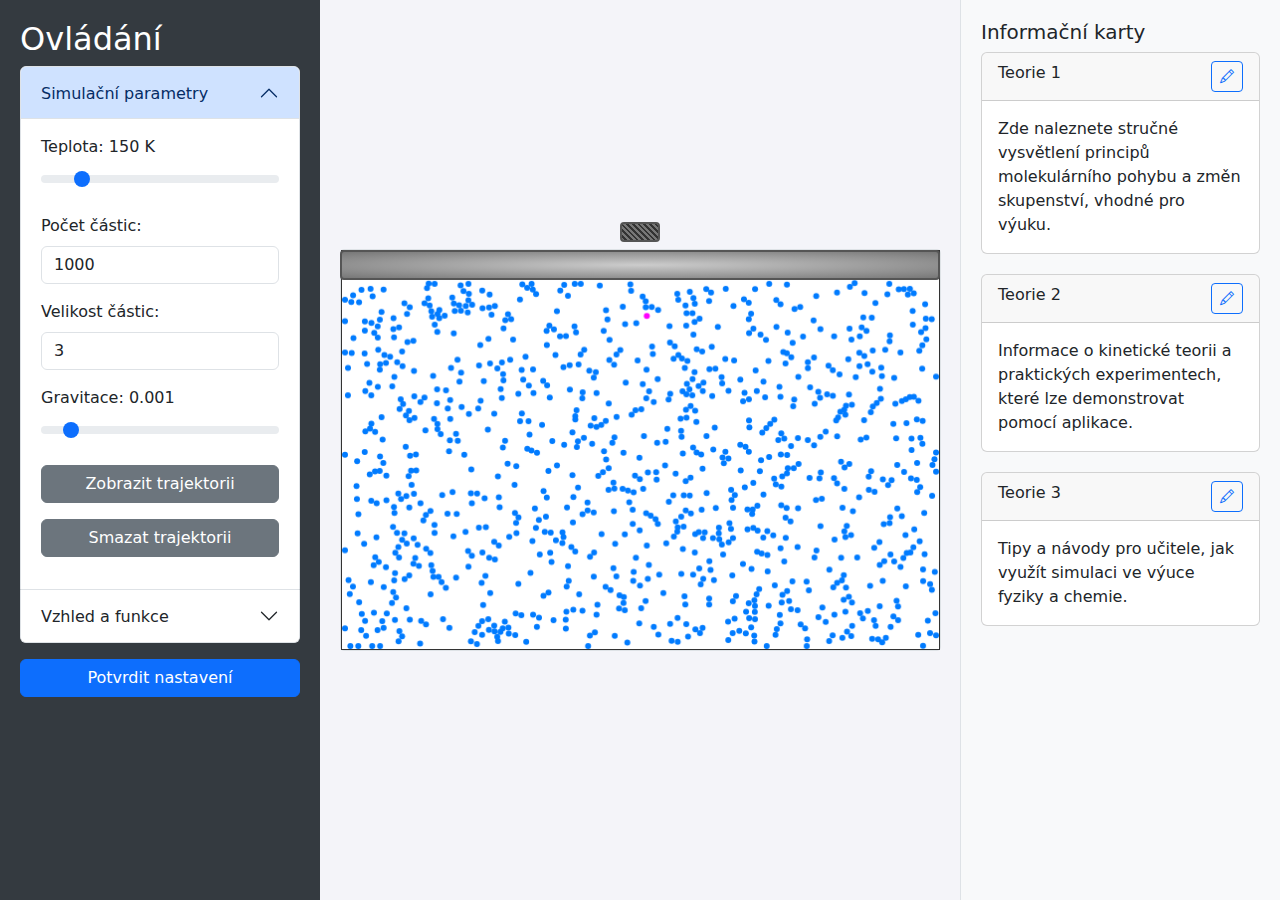
==== index.html @ 881ae030 "indexedit" ====
<!DOCTYPE html>
<html lang="cs">
<head>
  <meta charset="UTF-8">
  <meta name="viewport" content="width=device-width, initial-scale=1">
  <title>Simulace pohybu částic – Vylepšené rozhraní</title>
  <!-- Bootstrap 5 CSS -->
  <link href="https://cdn.jsdelivr.net/npm/bootstrap@5.3.0/dist/css/bootstrap.min.css" rel="stylesheet">
  <!-- Pro ikony (pencil) lze použít Bootstrap Icons -->
  <link rel="stylesheet" href="https://cdn.jsdelivr.net/npm/bootstrap-icons@1.10.3/font/bootstrap-icons.css">
  <style>
    body {
      background-color: #f4f4f9;
    }
    /* Levý sidebar – ovládací prvky */
    .left-sidebar {
      background-color: #343a40;
      color: #fff;
      min-height: 100vh;
      padding: 20px;
    }
    /* Pravý sidebar – informační karty */
    .right-sidebar {
      background-color: #f8f9fa;
      min-height: 100vh;
      padding: 20px;
      border-left: 1px solid #dee2e6;
    }
    .right-sidebar .card {
      margin-bottom: 20px;
    }
    .canvas-container {
      position: relative;
      padding: 0;
      background-color: #ffffff;
      border: 1px solid #dee2e6;
      border-radius: 0.25rem;
      margin: 20px 0;
    }
    canvas {
      display: block;
      width: 100%;
      max-width: 600px;
      height: 400px;
      margin: 0 auto;
      background-color: #fff;
      border: 1px solid #333;
    }
    /* Styl pístu */
    .piston {
      position: absolute;
      left: 50%;
      transform: translateX(-50%);
      width: 600px;
      height: 30px;
      background: radial-gradient(ellipse at center, #ccc 0%, #777 100%);
      border: 2px solid #555;
      border-radius: 4px;
      cursor: pointer;
    }
    .piston::after {
      content: "";
      position: absolute;
      left: 50%;
      top: -30px;
      transform: translateX(-50%);
      width: 40px;
      height: 20px;
      background: repeating-linear-gradient(
        45deg,
        #777,
        #777 2px,
        #333 2px,
        #333 4px
      );
      border: 2px solid #555;
      border-radius: 4px;
    }
    /* Tmavý mód */
    .dark-mode {
      background-color: #121212;
      color: #e0e0e0;
    }
    .dark-mode .left-sidebar {
      background-color: #212529;
    }
    .dark-mode .canvas-container {
      background-color: #343a40;
      border-color: #444;
    }
    .dark-mode canvas {
      background-color: #121212;
      border: 1px solid #555;
    }
  </style>
</head>
<body>
  <div class="container-fluid">
    <div class="row">
      <!-- Levý sidebar – ovládací prvky -->
      <div class="col-md-3 left-sidebar">
        <h2>Ovládání</h2>
        <!-- Accordion pro nastavení -->
        <div class="accordion mb-3" id="settingsAccordion">
          <!-- Simulační parametry -->
          <div class="accordion-item">
            <h2 class="accordion-header" id="headingSim">
              <button class="accordion-button" type="button" data-bs-toggle="collapse" data-bs-target="#collapseSim" aria-expanded="true" aria-controls="collapseSim">
                Simulační parametry
              </button>
            </h2>
            <div id="collapseSim" class="accordion-collapse collapse show" aria-labelledby="headingSim" data-bs-parent="#settingsAccordion">
              <div class="accordion-body">
                <div class="mb-3">
                  <label for="temperature" class="form-label">Teplota: <span id="temperatureValue">150 K</span></label>
                  <input type="range" class="form-range" id="temperature" min="0" max="1000" value="150">
                </div>
                <div class="mb-3">
                  <label for="numParticles" class="form-label">Počet částic:</label>
                  <input type="number" class="form-control" id="numParticles" min="1" max="1000" value="1000">
                </div>
                <div class="mb-3">
                  <label for="particleSize" class="form-label">Velikost částic:</label>
                  <input type="number" class="form-control" id="particleSize" min="1" max="20" value="3">
                </div>
                <div class="mb-3">
                  <label for="gravity" class="form-label">Gravitace: <span id="gravityValue">0.001</span></label>
                  <input type="range" class="form-range" id="gravity" min="0" max="0.01" step="0.001" value="0.001">
                </div>
                <div class="mb-3">
                  <button id="toggleTrajectory" class="btn btn-secondary w-100">Zobrazit trajektorii</button>
                </div>
                <div class="mb-3">
                  <button id="clearTrajectory" class="btn btn-secondary w-100">Smazat trajektorii</button>
                </div>
              </div>
            </div>
          </div>
          <!-- Vzhled a další volby -->
          <div class="accordion-item">
            <h2 class="accordion-header" id="headingAppearance">
              <button class="accordion-button collapsed" type="button" data-bs-toggle="collapse" data-bs-target="#collapseAppearance" aria-expanded="false" aria-controls="collapseAppearance">
                Vzhled a funkce
              </button>
            </h2>
            <div id="collapseAppearance" class="accordion-collapse collapse" aria-labelledby="headingAppearance" data-bs-parent="#settingsAccordion">
              <div class="accordion-body">
                <div class="mb-3">
                  <label for="particleColor" class="form-label">Barva částic:</label>
                  <select class="form-select" id="particleColor">
                    <option value="#007BFF">Modrá</option>
                    <option value="#FF5733">Červená</option>
                    <option value="#28A745">Zelená</option>
                    <option value="#FFD700">Zlatá</option>
                    <option value="#8A2BE2">Fialová</option>
                  </select>
                </div>
                <div class="mb-3">
                  <label for="particleShape" class="form-label">Tvar částice:</label>
                  <select class="form-select" id="particleShape">
                    <option value="circle">Kruh</option>
                    <option value="h2o">H2O</option>
                  </select>
                </div>
                <div class="mb-3">
                  <label class="form-label">Rychlé presety:</label>
                  <div class="d-flex gap-2">
                    <button id="presetGas" class="btn btn-secondary flex-fill">Plyn</button>
                    <button id="presetLiquid" class="btn btn-secondary flex-fill">Kapalina</button>
                    <button id="presetSolid" class="btn btn-secondary flex-fill">Pevná látka</button>
                  </div>
                </div>
                <!-- Přepínač tmavého/světlého módu -->
                <div class="mb-3 form-check form-switch">
                  <input class="form-check-input" type="checkbox" id="themeToggle">
                  <label class="form-check-label" for="themeToggle">Tmavý mód</label>
                </div>
              </div>
            </div>
          </div>
        </div>
        <!-- Tlačítko pro potvrzení nastavení -->
        <div class="mb-3">
          <button id="applySettings" class="btn btn-primary w-100">Potvrdit nastavení</button>
        </div>
      </div>
      <!-- Střední sloupec – canvas -->
      <div class="col-md-6 d-flex align-items-center justify-content-center">
        <div class="canvas-container" id="canvasContainer">
          <canvas id="simulationCanvas" width="600" height="400"></canvas>
          <div id="piston" class="piston"></div>
        </div>
      </div>
      <!-- Pravý sidebar – informační karty -->
      <div class="col-md-3 right-sidebar">
        <h5>Informační karty</h5>
        <div class="card">
          <div class="card-header">
            <span id="cardTitle1">Teorie 1</span>
            <button class="btn btn-sm btn-outline-primary float-end" data-bs-toggle="modal" data-bs-target="#editCard1">
              <i class="bi bi-pencil"></i>
            </button>
          </div>
          <div class="card-body" id="cardContent1">
            <p class="card-text">Zde naleznete stručné vysvětlení principů molekulárního pohybu a změn skupenství, vhodné pro výuku.</p>
          </div>
        </div>
        <div class="card">
          <div class="card-header">
            <span id="cardTitle2">Teorie 2</span>
            <button class="btn btn-sm btn-outline-primary float-end" data-bs-toggle="modal" data-bs-target="#editCard2">
              <i class="bi bi-pencil"></i>
            </button>
          </div>
          <div class="card-body" id="cardContent2">
            <p class="card-text">Informace o kinetické teorii a praktických experimentech, které lze demonstrovat pomocí aplikace.</p>
          </div>
        </div>
        <div class="card">
          <div class="card-header">
            <span id="cardTitle3">Teorie 3</span>
            <button class="btn btn-sm btn-outline-primary float-end" data-bs-toggle="modal" data-bs-target="#editCard3">
              <i class="bi bi-pencil"></i>
            </button>
          </div>
          <div class="card-body" id="cardContent3">
            <p class="card-text">Tipy a návody pro učitele, jak využít simulaci ve výuce fyziky a chemie.</p>
          </div>
        </div>
      </div>
    </div>
  </div>

  <!-- Modály pro editaci karet -->
  <!-- Editace karty 1 -->
  <div class="modal fade" id="editCard1" tabindex="-1" aria-labelledby="editCardLabel1" aria-hidden="true">
    <div class="modal-dialog modal-dialog-centered">
      <div class="modal-content">
        <div class="modal-header">
          <h5 class="modal-title" id="editCardLabel1">Upravit kartu - Teorie 1</h5>
          <button type="button" class="btn-close" data-bs-dismiss="modal" aria-label="Zavřít"></button>
        </div>
        <div class="modal-body">
          <div class="mb-3">
            <label for="cardTitle1Input" class="form-label">Titulek:</label>
            <input type="text" class="form-control" id="cardTitle1Input" value="Teorie 1">
          </div>
          <div class="mb-3">
            <label for="cardText1Input" class="form-label">Text karty (podpora tučného formátování pomocí <strong>HTML tagů</strong>):</label>
            <textarea id="cardText1Input" class="form-control" rows="5">
<p class="card-text"><strong>Zde naleznete stručné vysvětlení principů molekulárního pohybu a změn skupenství, vhodné pro výuku.</strong></p>
            </textarea>
          </div>
        </div>
        <div class="modal-footer">
          <button type="button" class="btn btn-secondary" id="clearCard1">Smazat</button>
          <button type="button" class="btn btn-primary" id="saveCard1" data-bs-dismiss="modal">Uložit</button>
        </div>
      </div>
    </div>
  </div>
  <!-- Editace karty 2 -->
  <div class="modal fade" id="editCard2" tabindex="-1" aria-labelledby="editCardLabel2" aria-hidden="true">
    <div class="modal-dialog modal-dialog-centered">
      <div class="modal-content">
        <div class="modal-header">
          <h5 class="modal-title" id="editCardLabel2">Upravit kartu - Teorie 2</h5>
          <button type="button" class="btn-close" data-bs-dismiss="modal" aria-label="Zavřít"></button>
        </div>
        <div class="modal-body">
          <div class="mb-3">
            <label for="cardTitle2Input" class="form-label">Titulek:</label>
            <input type="text" class="form-control" id="cardTitle2Input" value="Teorie 2">
          </div>
          <div class="mb-3">
            <label for="cardText2Input" class="form-label">Text karty:</label>
            <textarea id="cardText2Input" class="form-control" rows="5">
<p class="card-text">Informace o kinetické teorii a praktických experimentech, které lze demonstrovat pomocí aplikace.</p>
            </textarea>
          </div>
        </div>
        <div class="modal-footer">
          <button type="button" class="btn btn-secondary" id="clearCard2">Smazat</button>
          <button type="button" class="btn btn-primary" id="saveCard2" data-bs-dismiss="modal">Uložit</button>
        </div>
      </div>
    </div>
  </div>
  <!-- Editace karty 3 -->
  <div class="modal fade" id="editCard3" tabindex="-1" aria-labelledby="editCardLabel3" aria-hidden="true">
    <div class="modal-dialog modal-dialog-centered">
      <div class="modal-content">
        <div class="modal-header">
          <h5 class="modal-title" id="editCardLabel3">Upravit kartu - Teorie 3</h5>
          <button type="button" class="btn-close" data-bs-dismiss="modal" aria-label="Zavřít"></button>
        </div>
        <div class="modal-body">
          <div class="mb-3">
            <label for="cardTitle3Input" class="form-label">Titulek:</label>
            <input type="text" class="form-control" id="cardTitle3Input" value="Teorie 3">
          </div>
          <div class="mb-3">
            <label for="cardText3Input" class="form-label">Text karty:</label>
            <textarea id="cardText3Input" class="form-control" rows="5">
<p class="card-text">Tipy a návody pro učitele, jak využít simulaci ve výuce fyziky a chemie.</p>
            </textarea>
          </div>
        </div>
        <div class="modal-footer">
          <button type="button" class="btn btn-secondary" id="clearCard3">Smazat</button>
          <button type="button" class="btn btn-primary" id="saveCard3" data-bs-dismiss="modal">Uložit</button>
        </div>
      </div>
    </div>
  </div>

  <!-- Skript s funkcionalitou -->
  <script src="script.js"></script>
  <!-- Bootstrap 5 JS Bundle -->
  <script src="https://cdn.jsdelivr.net/npm/bootstrap@5.3.0/dist/js/bootstrap.bundle.min.js"></script>
</body>
</html>
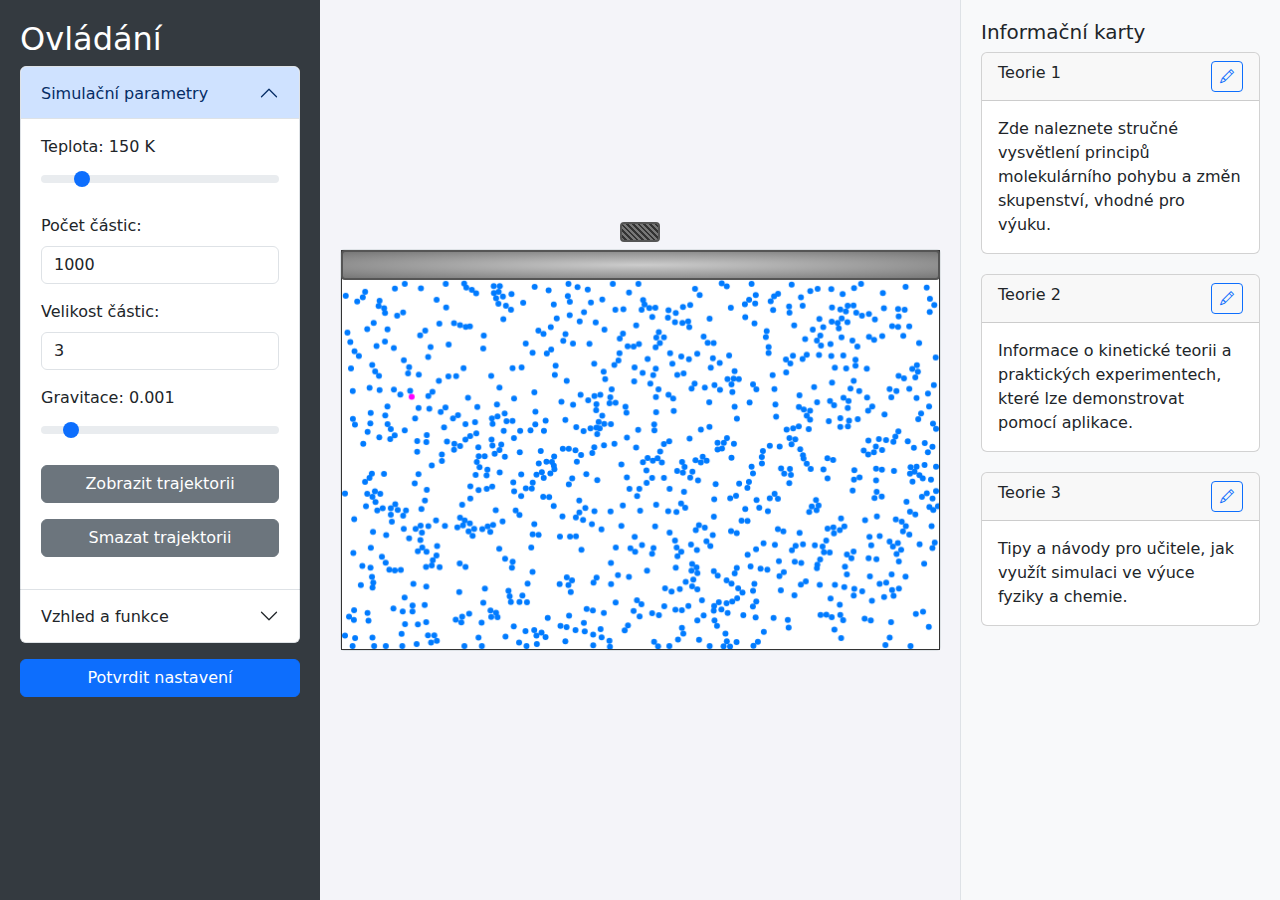
==== commit 7e462ea0: "piston scaling" ====
--- a/index.html
+++ b/index.html
@@ -49,14 +49,14 @@
     /* Styl pístu */
     .piston {
       position: absolute;
-      left: 50%;
-      transform: translateX(-50%);
-      width: 600px;
+      left: 0;
+      width: 100%; /* Nově: vždy přes celý canvas */
       height: 30px;
       background: radial-gradient(ellipse at center, #ccc 0%, #777 100%);
       border: 2px solid #555;
       border-radius: 4px;
       cursor: pointer;
+      transform: none; /* Odstraň translateX(-50%) */
     }
     .piston::after {
       content: "";
